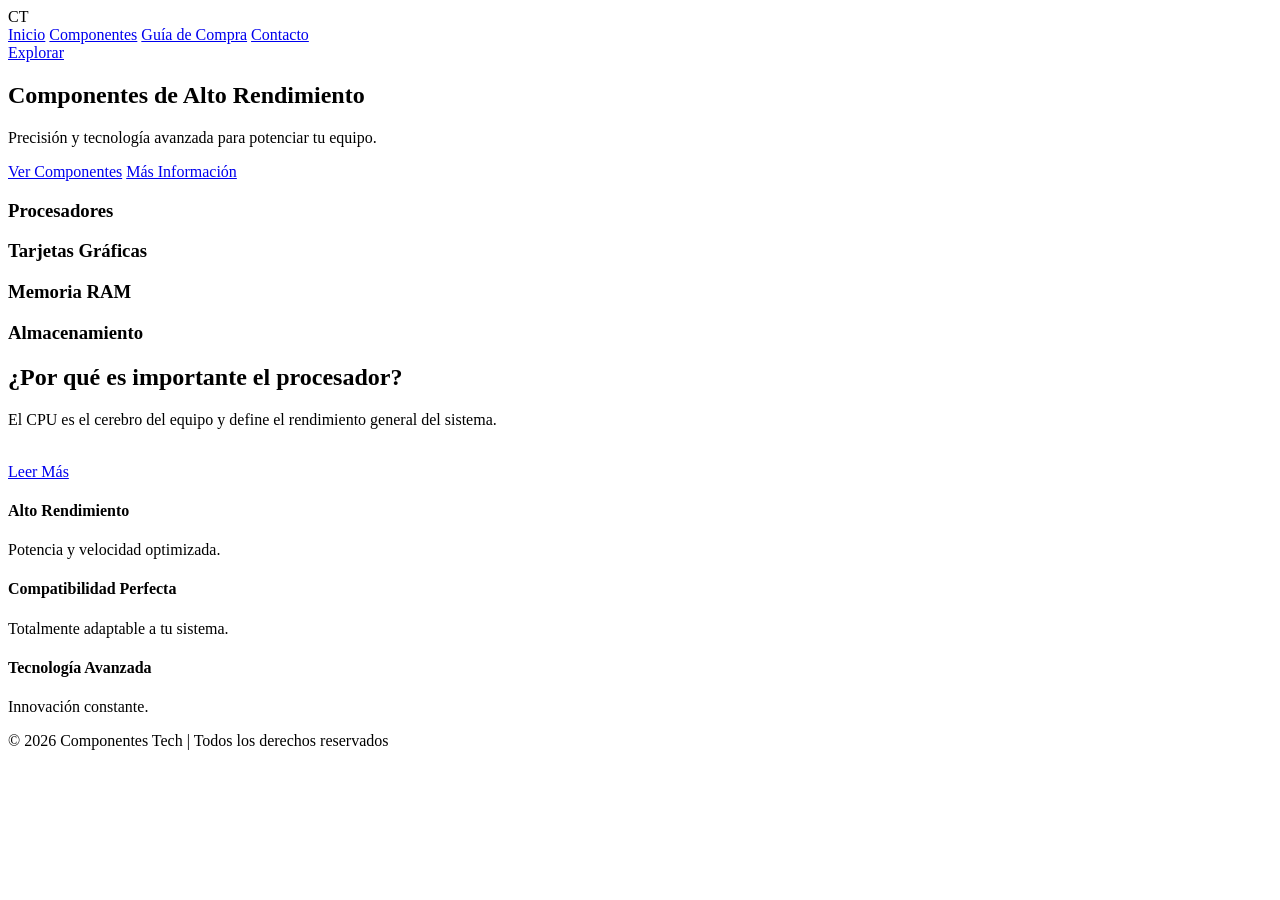
==== index.html @ 6206be01 "Add files via upload" ====
<!DOCTYPE html>
<html lang="es">
<head>
    <meta charset="UTF-8">
    <title>Componentes Tech</title>
    <meta name="viewport" content="width=device-width, initial-scale=1.0">

    <!-- Google Fonts -->
    <link href="https://fonts.googleapis.com/css2?family=Orbitron:wght@600;700&family=Inter:wght@400;500&display=swap" rel="stylesheet">

    <link rel="stylesheet" href="styles.css">
</head>
<body>

    <!-- HEADER -->
    <header>
        <div class="logo">CT</div>
        <nav>
            <a href="#">Inicio</a>
            <a href="#">Componentes</a>
            <a href="#">Guía de Compra</a>
            <a href="#">Contacto</a>
        </nav>
        <a href="#" class="btn-primary">Explorar</a>
    </header>

    <!-- HERO -->
    <section class="hero">
        <div class="hero-text">
            <h1>Componentes de Alto Rendimiento</h1>
            <p>Precisión y tecnología avanzada para potenciar tu equipo.</p>
            <div class="buttons">
                <a href="#" class="btn-primary">Ver Componentes</a>
                <a href="#" class="btn-secondary">Más Información</a>
            </div>
        </div>
    </section>

    <!-- CATEGORÍAS -->
    <section class="categories">
        <div class="card">
            <h3>Procesadores</h3>
        </div>
        <div class="card">
            <h3>Tarjetas Gráficas</h3>
        </div>
        <div class="card">
            <h3>Memoria RAM</h3>
        </div>
        <div class="card">
            <h3>Almacenamiento</h3>
        </div>
    </section>

    <!-- INFO -->
    <section class="info">
        <div class="info-text">
            <h2>¿Por qué es importante el procesador?</h2>
            <p>El CPU es el cerebro del equipo y define el rendimiento general del sistema.</p><br>
            <a href="#" class="btn-primary">Leer Más</a>
        </div>
    </section>

    <!-- BENEFICIOS -->
    <section class="benefits">
        <div class="benefit">
            <h4>Alto Rendimiento</h4>
            <p>Potencia y velocidad optimizada.</p>
        </div>
        <div class="benefit">
            <h4>Compatibilidad Perfecta</h4>
            <p>Totalmente adaptable a tu sistema.</p>
        </div>
        <div class="benefit">
            <h4>Tecnología Avanzada</h4>
            <p>Innovación constante.</p>
        </div>
    </section>

    <!-- FOOTER -->
    <footer>
        <p>© 2026 Componentes Tech | Todos los derechos reservados</p>
    </footer>

</body>
</html>
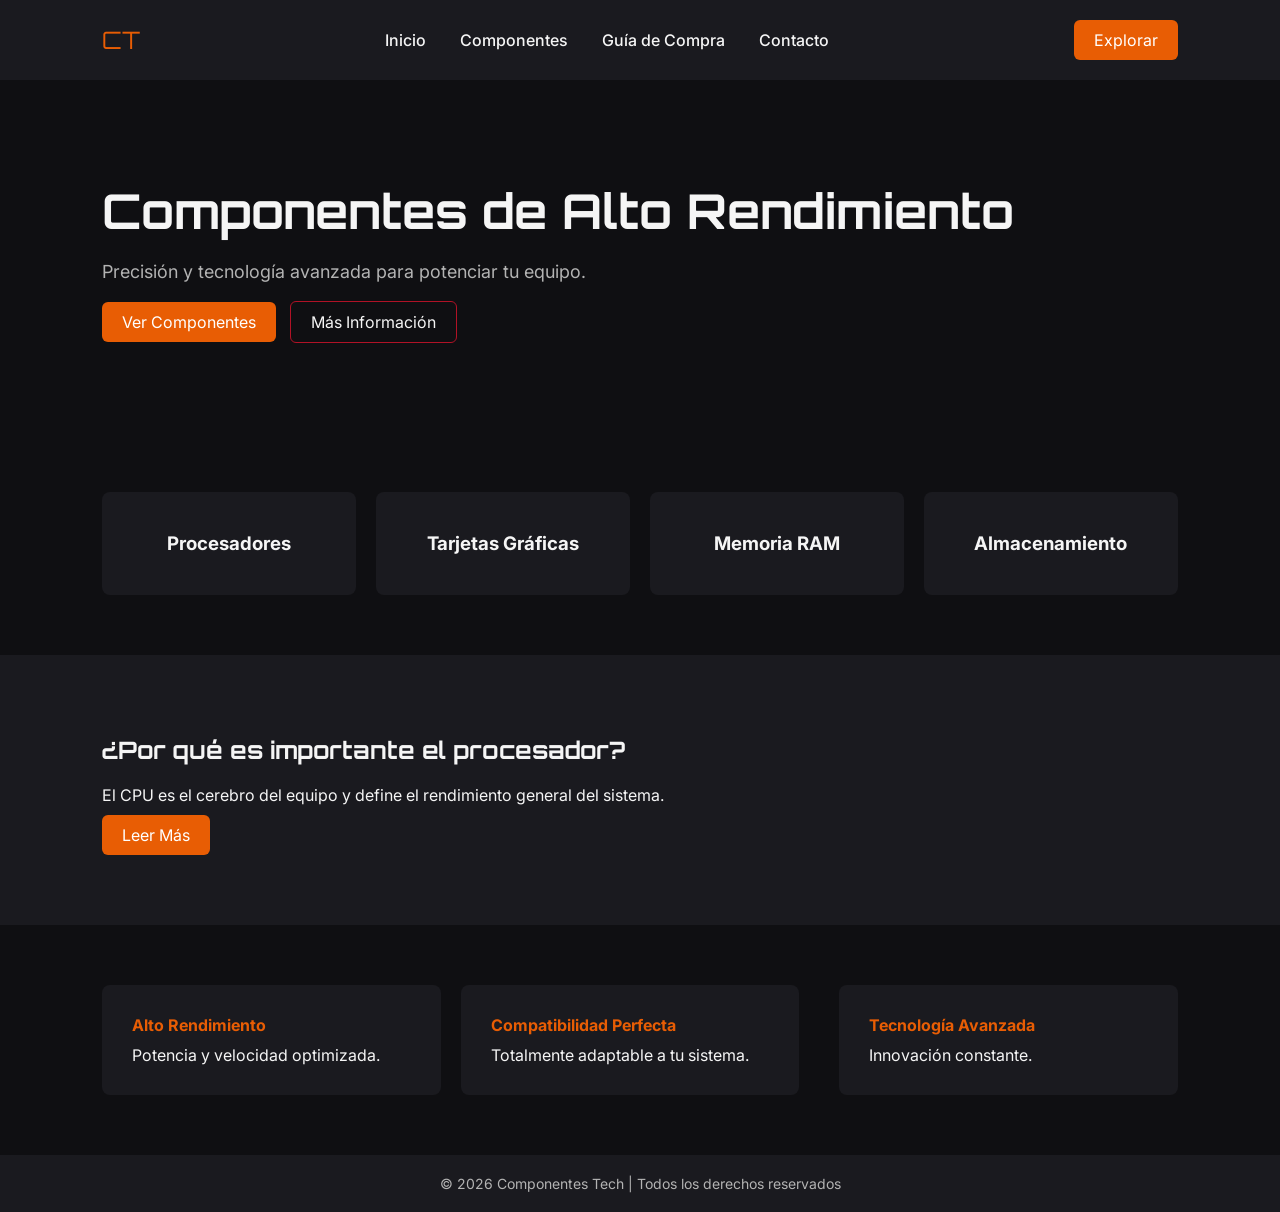
==== commit 253225c9: "Add line break between benefit sections" ====
--- a/index.html
+++ b/index.html
@@ -71,6 +71,7 @@
             <h4>Compatibilidad Perfecta</h4>
             <p>Totalmente adaptable a tu sistema.</p>
         </div>
+        <br>
         <div class="benefit">
             <h4>Tecnología Avanzada</h4>
             <p>Innovación constante.</p>
@@ -83,4 +84,4 @@
     </footer>
 
 </body>
-</html>+</html>
--- a/styles.css
+++ b/styles.css
@@ -0,0 +1,146 @@
+/* RESET */
+* {
+    margin: 0;
+    padding: 0;
+    box-sizing: border-box;
+}
+
+body {
+    font-family: 'Inter', sans-serif;
+    background-color: #0F0F12;
+    color: #F5F5F5;
+}
+
+/* HEADER */
+header {
+    display: flex;
+    justify-content: space-between;
+    align-items: center;
+    padding: 20px 8%;
+    background-color: #1A1A1F;
+}
+
+.logo {
+    font-family: 'Orbitron', sans-serif;
+    font-size: 24px;
+    color: #E85D04;
+}
+
+nav a {
+    margin: 0 15px;
+    text-decoration: none;
+    color: #F5F5F5;
+    font-weight: 500;
+    transition: 0.3s;
+}
+
+nav a:hover {
+    color: #E85D04;
+}
+
+/* BOTONES */
+.btn-primary {
+    background-color: #E85D04;
+    padding: 10px 20px;
+    border-radius: 6px;
+    text-decoration: none;
+    color: white;
+    transition: 0.3s;
+}
+
+.btn-primary:hover {
+    background-color: #B11226;
+}
+
+.btn-secondary {
+    border: 1px solid #B11226;
+    padding: 10px 20px;
+    border-radius: 6px;
+    text-decoration: none;
+    color: #F5F5F5;
+    margin-left: 10px;
+    transition: 0.3s;
+}
+
+.btn-secondary:hover {
+    background-color: #B11226;
+}
+
+/* HERO */
+.hero {
+    padding: 100px 8%;
+    text-align: left;
+}
+
+.hero h1 {
+    font-family: 'Orbitron', sans-serif;
+    font-size: 48px;
+    margin-bottom: 20px;
+}
+
+.hero p {
+    font-size: 18px;
+    margin-bottom: 30px;
+    color: #B3B3B3;
+}
+
+/* CATEGORÍAS */
+.categories {
+    display: grid;
+    grid-template-columns: repeat(auto-fit, minmax(200px, 1fr));
+    gap: 20px;
+    padding: 60px 8%;
+}
+
+.card {
+    background-color: #1A1A1F;
+    padding: 40px 20px;
+    text-align: center;
+    border-radius: 8px;
+    transition: 0.3s;
+}
+
+.card:hover {
+    border-bottom: 3px solid #E85D04;
+    transform: translateY(-5px);
+}
+
+/* INFO */
+.info {
+    padding: 80px 8%;
+    background-color: #1A1A1F;
+}
+
+.info h2 {
+    font-family: 'Orbitron', sans-serif;
+    margin-bottom: 20px;
+}
+
+/* BENEFICIOS */
+.benefits {
+    display: flex;
+    justify-content: space-between;
+    padding: 60px 8%;
+    gap: 20px;
+}
+
+.benefit {
+    background-color: #1A1A1F;
+    padding: 30px;
+    border-radius: 8px;
+    flex: 1;
+}
+
+.benefit h4 {
+    margin-bottom: 10px;
+    color: #E85D04;
+}
+
+/* FOOTER */
+footer {
+    text-align: center;
+    padding: 20px;
+    background-color: #1A1A1F;
+    color: #B3B3B3;
+    font-size: 14px;
+}
